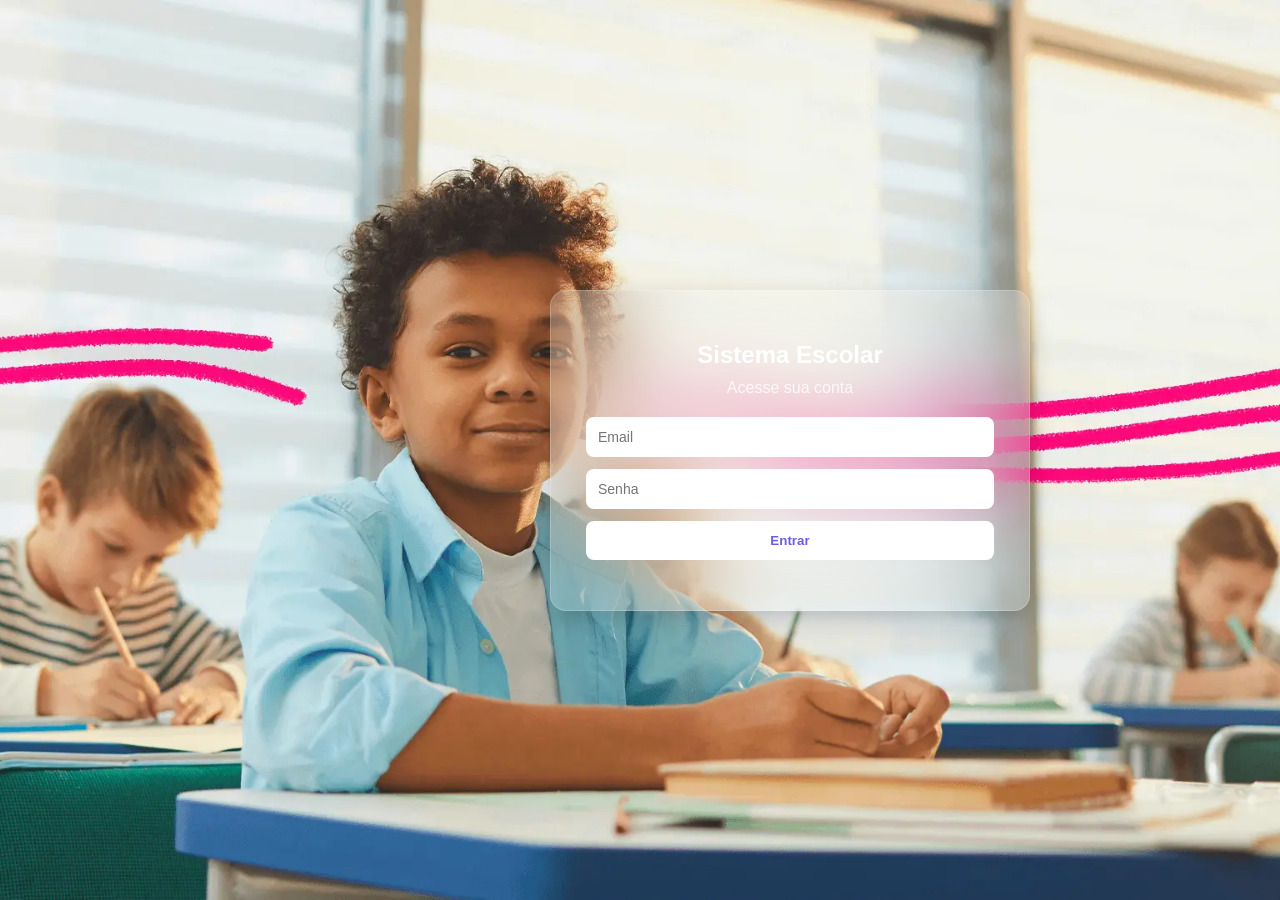
==== siteEscola/index.html @ ae8d82f4 "sitee" ====
<!DOCTYPE html>
<html lang="pt-BR">
<head>
  <meta charset="UTF-8" />
  <title>Sistema Escolar - Login</title>
  <meta name="viewport" content="width=device-width, initial-scale=1" />
  <link rel="stylesheet" href="css/style.css" />
</head>
<body class="center">
  <div class="card-login">
    <h2>Sistema Escolar</h2>
    <p>Acesse sua conta</p>
    <form onsubmit="login(event)">
      <input type="email" id="email" placeholder="Email" required />
      <input type="password" id="password" placeholder="Senha" required />
      <button type="submit">Entrar</button>
    </form>
  </div>
  <script src="js/auth.js"></script>
</body>
</html>
---- siteEscola/css/style.css ----
/* Variáveis de cores */
:root {
  --roxo: #6C5CE7;
  --roxo-dark: #4b3fcf;
  --bg: linear-gradient(135deg, #6C5CE7, #a29bfe);
  --glass: rgba(255, 255, 255, 0.12);
  --border: rgba(255, 255, 255, 0.2);
}

/* Reset e padrão */
* {
  box-sizing: border-box;
  margin: 0;
  padding: 0;
}
body {
  font-family: 'Segoe UI', sans-serif;
  min-height: 100vh;
  background: var(--bg);
}

body.center {
  display: flex;
  justify-content: flex-end; /* alinha à direita */
  align-items: center;
  min-height: 100vh;
  background: url('../img/cadastrobackground.png') no-repeat center center;
  background-size: cover;
  font-family: 'Segoe UI', sans-serif;
  padding-right: 250px; /* espaçamento da borda direita */
  padding-left: 40px;  /* deixa espaço à esquerda */
}

.card-login {
  height: 100%;
  max-height: 600px;
  width: 100%;
  max-width: 480px; /* deixa o card maior */
  background: rgba(255, 255, 255, 0.15);
  backdrop-filter: blur(40px);
  border-radius: 16px;
  padding: 50px 35px;
  border: 1px solid rgba(255, 255, 255, 0.2);
  box-shadow: 0 10px 25px rgba(0, 0, 0, 0.2);
  text-align: center;
}

/* Títulos e texto do login */
.card-login h2 {
  margin-bottom: 10px;
  color: white;
}
.card-login p {
  margin-bottom: 20px;
  color: rgba(255,255,255,0.8);
}

/* Formulário */
.card-login form {
  display: flex;
  flex-direction: column;
  gap: 12px;
}
.card-login input {
  width: 100%;
  padding: 12px;
  border-radius: 8px;
  border: none;
  outline: none;
  font-size: 14px;
}
.card-login button {
  padding: 12px;
  border-radius: 8px;
  border: none;
  background: white;
  color: var(--roxo);
  font-weight: bold;
  cursor: pointer;
  transition: 0.2s;
}
.card-login button:hover {
  background: var(--roxo-dark);
  color: white;
  transform: translateY(-2px);
}

/* DASHBOARD */
.header {
  width: 100%;
  background: rgba(0,0,0,0.2);
  backdrop-filter: blur(10px);
  padding: 15px 30px;
  display: flex;
  justify-content: space-between;
  align-items: center;
  color: white;
  position: sticky;
  top: 0;
  z-index: 100;
  box-shadow: 0 4px 6px rgba(0,0,0,0.15);
}
.logout {
  background: #ff4d4d;
  color: white;
  padding: 8px 15px;
  border-radius: 8px;
  border: none;
  cursor: pointer;
  font-weight: bold;
  transition: 0.2s;
}
.logout:hover {
  background: #e60000;
}

/* Container e grid */
.container {
  max-width: 1200px;
  margin: 20px auto;
  padding: 20px;
}
.grid {
  display: grid;
  grid-template-columns: 320px 1fr;
  gap: 20px;
}

/* Cards */
.card {
  background: var(--glass);
  backdrop-filter: blur(12px);
  border-radius: 16px;
  padding: 25px;
  border: 1px solid var(--border);
  box-shadow: 0 10px 25px rgba(0,0,0,0.15);
}
.card h3 {
  margin-top: 0;
  margin-bottom: 15px;
  color: white;
}

/* Tabela */
.card-wide {
  max-width: 100%;
  overflow-x: auto;
}
table {
  width: 100%;
  border-collapse: collapse;
  border-radius: 10px;
  overflow: hidden;
  margin-top: 15px;
  font-size: 14px;
  background-color: white;
  color: #333;
  box-shadow: 0 4px 8px rgba(0,0,0,0.1);
}
thead tr {
  background: #6C5CE7;
  color: white;
}
th, td {
  padding: 10px 12px;
  text-align: center;
  border-bottom: 1px solid #ddd;
}
tr:hover {
  background: #f1f1f1;
}
td input {
  width: 50px;
  padding: 6px;
  text-align: center;
  border-radius: 6px;
  border: 1px solid #ccc;
  outline: none;
  font-size: 14px;
  transition: border-color 0.2s;
}
td input:focus {
  border-color: var(--roxo);
}

/* Status */
.aprovado {
  color: #00ff88;
  font-weight: bold;
}
.reprovado {
  color: #ff4d4d;
  font-weight: bold;
}

/* Responsividade */
@media (max-width: 900px) {
  .grid {
    grid-template-columns: 1fr;
  }
  .card {
    max-width: 100%;
  }
  .card-login {
    max-width: 90%;
    padding: 20px;
  }
  table, th, td {
    font-size: 12px;
    padding: 8px;
  }
  td input {
    width: 40px;
  }
}

/* Container aluno */
.aluno-container {
  max-width: 800px;
  margin: 40px auto;
  padding: 20px;
}
.aluno-container table {
  width: 100% !important;
}
@media (max-width: 900px) {
  .aluno-container {
    margin: 20px 10px;
  }
  .aluno-container table {
    font-size: 13px;
  }
}
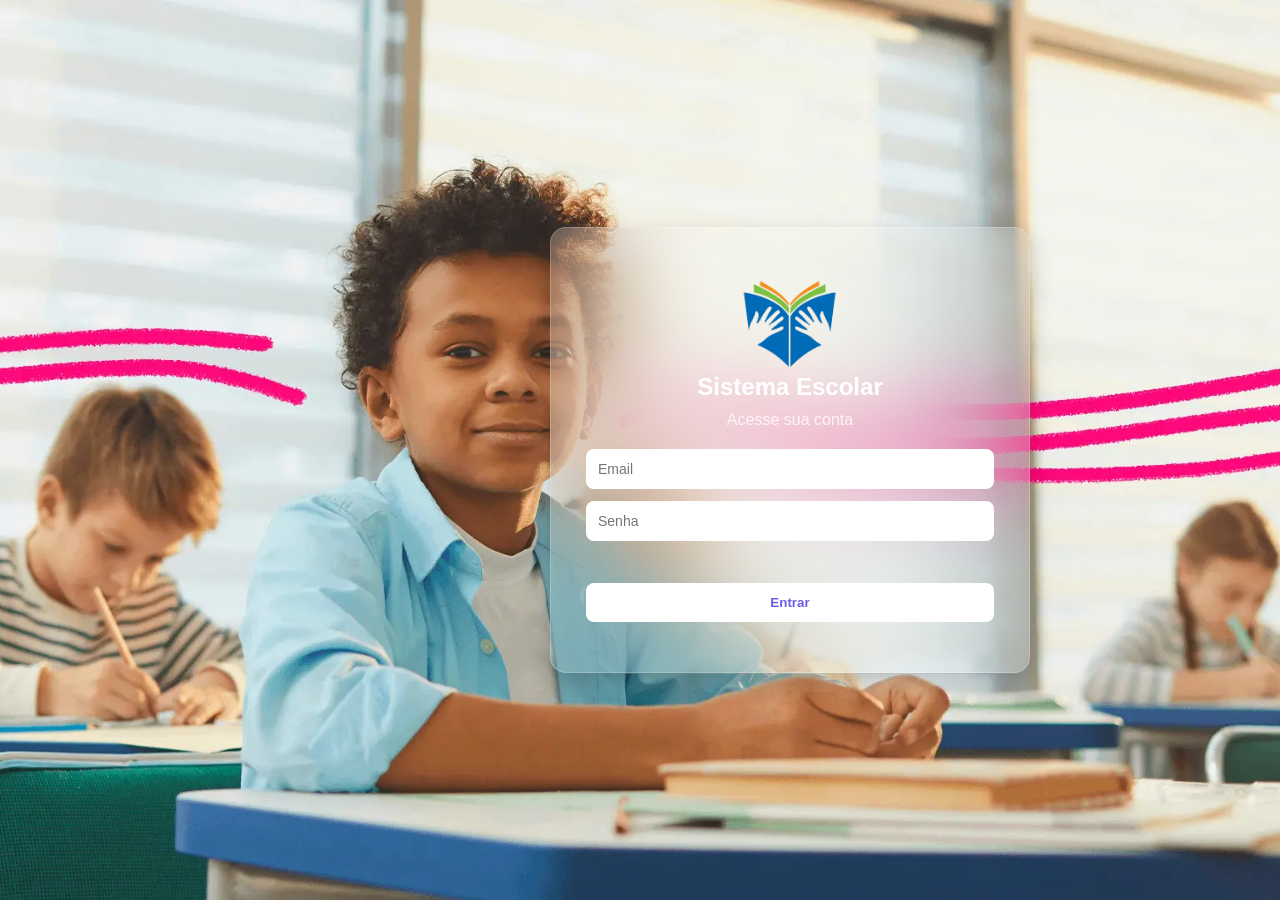
==== commit 56956d57: "Logo" ====
--- a/siteEscola/index.html
+++ b/siteEscola/index.html
@@ -8,11 +8,13 @@
 </head>
 <body class="center">
   <div class="card-login">
+    <img src="img/logo.png" alt="" class="logo">
     <h2>Sistema Escolar</h2>
     <p>Acesse sua conta</p>
     <form onsubmit="login(event)">
       <input type="email" id="email" placeholder="Email" required />
       <input type="password" id="password" placeholder="Senha" required />
+      <div id="login-msg" class="login-msg"></div>
       <button type="submit">Entrar</button>
     </form>
   </div>
--- a/siteEscola/css/style.css
+++ b/siteEscola/css/style.css
@@ -37,7 +37,7 @@
   width: 100%;
   max-width: 480px; /* deixa o card maior */
   background: rgba(255, 255, 255, 0.15);
-  backdrop-filter: blur(40px);
+  backdrop-filter: blur(45px);
   border-radius: 16px;
   padding: 50px 35px;
   border: 1px solid rgba(255, 255, 255, 0.2);
@@ -129,7 +129,7 @@
 /* Cards */
 .card {
   background: var(--glass);
-  backdrop-filter: blur(12px);
+  backdrop-filter: blur(20px);
   border-radius: 16px;
   padding: 25px;
   border: 1px solid var(--border);
@@ -230,4 +230,48 @@
   .aluno-container table {
     font-size: 13px;
   }
+}
+/* Logo */
+.logo {
+  width: 100px;
+  height: 100%;
+}
+
+/* Melhorias login */
+
+.card-login {
+  transition: 0.3s;
+}
+
+.card-login:hover {
+  transform: translateY(-5px);
+}
+
+.card-login input {
+  transition: 0.2s;
+}
+
+.card-login input:focus {
+  box-shadow: 0 0 0 2px rgba(108,92,231,0.4);
+}
+
+/* Botão loading */
+.card-login button.loading {
+  opacity: 0.7;
+  pointer-events: none;
+}
+
+/* Mensagem */
+.login-msg {
+  font-size: 13px;
+  min-height: 18px;
+  text-align: left;
+}
+
+.login-msg.erro {
+  color: #ff6b6b;
+}
+
+.login-msg.sucesso {
+  color: #00ff88;
 }
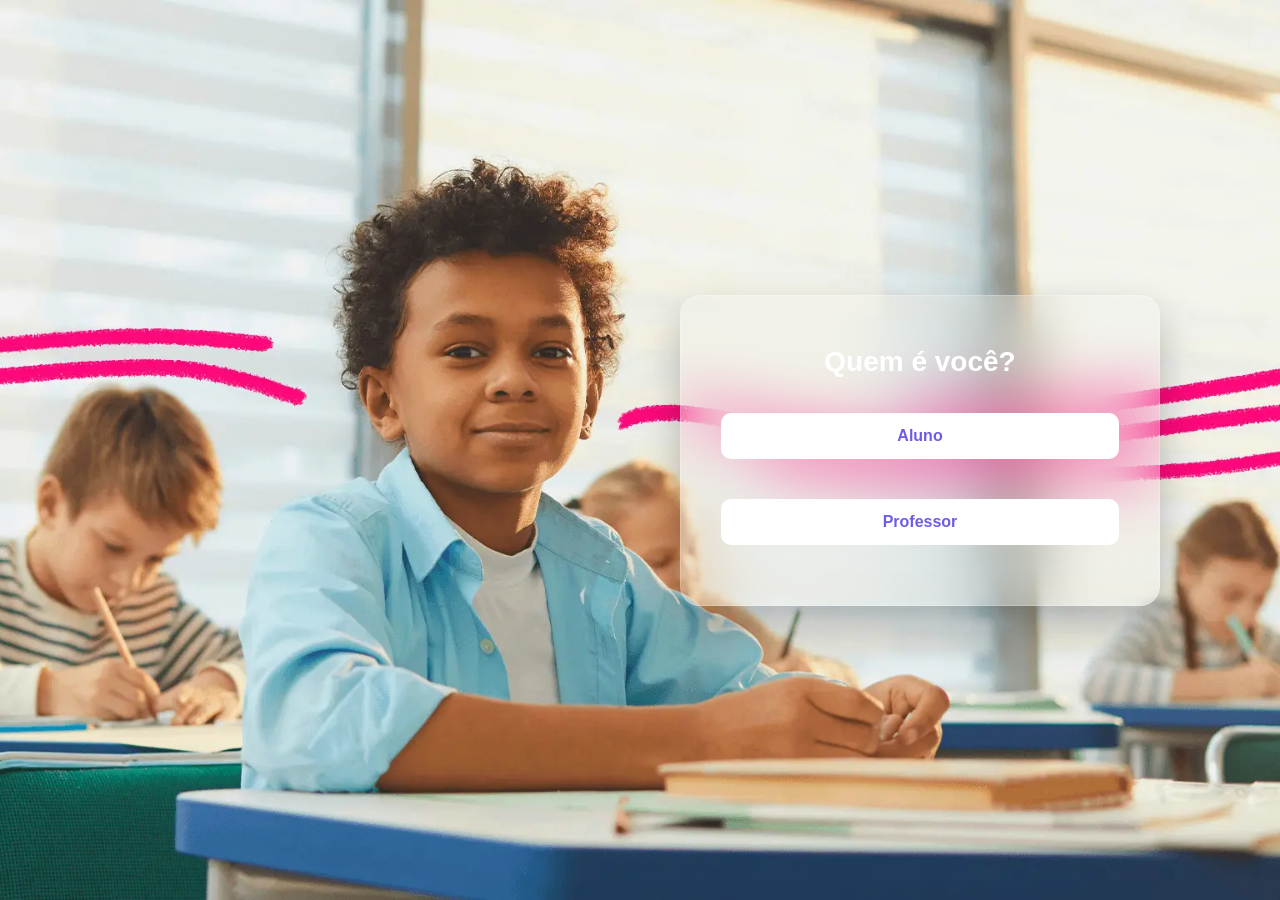
==== commit 4df1bd28: "atualizado" ====
--- a/siteEscola/index.html
+++ b/siteEscola/index.html
@@ -1,23 +1,27 @@
 <!DOCTYPE html>
 <html lang="pt-BR">
 <head>
-  <meta charset="UTF-8" />
-  <title>Sistema Escolar - Login</title>
-  <meta name="viewport" content="width=device-width, initial-scale=1" />
-  <link rel="stylesheet" href="css/style.css" />
+  <meta charset="UTF-8">
+  <meta name="viewport" content="width=device-width, initial-scale=1.0">
+  <title>Sistema Escolar - Quem é você?</title>
+  <link rel="stylesheet" href="css/style.css">
 </head>
-<body class="center">
+<body class="center aluno"> <!-- 'aluno' ou 'professor' muda o background -->
+
   <div class="card-login">
-    <img src="img/logo.png" alt="" class="logo">
-    <h2>Sistema Escolar</h2>
-    <p>Acesse sua conta</p>
-    <form onsubmit="login(event)">
-      <input type="email" id="email" placeholder="Email" required />
-      <input type="password" id="password" placeholder="Senha" required />
-      <div id="login-msg" class="login-msg"></div>
-      <button type="submit">Entrar</button>
-    </form>
+    <h2 style="text-align:center; margin-bottom:25px;">Quem é você?</h2>
+
+    <div style="display:flex; flex-direction:column; gap:20px; align-items:center;">
+      <button onclick="tipo('aluno')" class="tipo-btn">Aluno</button>
+      <button onclick="tipo('professor')" class="tipo-btn"> Professor</button>
+    </div>
   </div>
-  <script src="js/auth.js"></script>
+
+  <script>
+    function tipo(t) {
+      localStorage.setItem("tipo", t);
+      window.location.href = "login.html";
+    }
+  </script>
 </body>
 </html>
--- a/siteEscola/css/style.css
+++ b/siteEscola/css/style.css
@@ -1,277 +1,186 @@
-/* Variáveis de cores */
 :root {
   --roxo: #6C5CE7;
   --roxo-dark: #4b3fcf;
-  --bg: linear-gradient(135deg, #6C5CE7, #a29bfe);
+  --bg-aluno: url('../img/bg-aluno.jpg') no-repeat center/cover;
+  --bg-professor: url('../img/bg-professor.jpg') no-repeat center/cover;
   --glass: rgba(255, 255, 255, 0.12);
   --border: rgba(255, 255, 255, 0.2);
+  --text: #2d3436;
 }
 
-/* Reset e padrão */
+/* RESET */
 * {
-  box-sizing: border-box;
   margin: 0;
   padding: 0;
+  box-sizing: border-box;
 }
+
+/* BODY */
 body {
   font-family: 'Segoe UI', sans-serif;
   min-height: 100vh;
-  background: var(--bg);
+  color: white;
 }
 
+body.aluno { background: var(--bg-aluno); }
+body.professor { background: var(--bg-professor); }
+
+/* LOGIN CENTRAL LADO DIREITO */
 body.center {
   display: flex;
-  justify-content: flex-end; /* alinha à direita */
+  justify-content: flex-end; /* cards no lado direito */
   align-items: center;
+  padding-right: 120px; /* distância da borda direita */
+  padding-left: 20px;   /* espaço mínimo da esquerda */
   min-height: 100vh;
-  background: url('../img/cadastrobackground.png') no-repeat center center;
-  background-size: cover;
-  font-family: 'Segoe UI', sans-serif;
-  padding-right: 250px; /* espaçamento da borda direita */
-  padding-left: 40px;  /* deixa espaço à esquerda */
 }
 
+/* CARD LOGIN / CADASTRO / TIPO */
 .card-login {
-  height: 100%;
-  max-height: 600px;
-  width: 100%;
-  max-width: 480px; /* deixa o card maior */
-  background: rgba(255, 255, 255, 0.15);
-  backdrop-filter: blur(45px);
-  border-radius: 16px;
-  padding: 50px 35px;
-  border: 1px solid rgba(255, 255, 255, 0.2);
-  box-shadow: 0 10px 25px rgba(0, 0, 0, 0.2);
+  width: 480px;
+  max-width: 95%;
+  padding: 50px 40px;
+  background: var(--glass);
+  backdrop-filter: blur(30px);
+  border-radius: 20px;
+  border: 1px solid var(--border);
+  box-shadow: 0 20px 40px rgba(0,0,0,0.25);
   text-align: center;
+  transition: transform 0.3s, box-shadow 0.3s;
 }
 
-/* Títulos e texto do login */
-.card-login h2 {
-  margin-bottom: 10px;
-  color: white;
-}
-.card-login p {
-  margin-bottom: 20px;
-  color: rgba(255,255,255,0.8);
+.card-login:hover {
+  transform: translateY(-5px);
+  box-shadow: 0 25px 50px rgba(0,0,0,0.35);
 }
 
-/* Formulário */
-.card-login form {
-  display: flex;
-  flex-direction: column;
-  gap: 12px;
+/* LOGO */
+.card-login .logo {
+  width: 120px;
+  margin-bottom: 25px;
 }
+
+/* TITULO */
+.card-login h2 {
+  margin-bottom: 30px;
+  font-size: 28px;
+  font-weight: bold;
+}
+
+/* INPUTS */
 .card-login input {
   width: 100%;
-  padding: 12px;
-  border-radius: 8px;
+  padding: 14px;
+  margin-bottom: 15px;
+  border-radius: 10px;
   border: none;
   outline: none;
-  font-size: 14px;
+  font-size: 15px;
 }
+
+/* BOTÃO PRINCIPAL */
 .card-login button {
-  padding: 12px;
-  border-radius: 8px;
+  width: 100%;
+  padding: 14px;
+  border-radius: 10px;
   border: none;
   background: white;
   color: var(--roxo);
   font-weight: bold;
+  font-size: 16px;
   cursor: pointer;
-  transition: 0.2s;
+  transition: all 0.3s ease;
 }
+
 .card-login button:hover {
   background: var(--roxo-dark);
   color: white;
   transform: translateY(-2px);
 }
 
-/* DASHBOARD */
-.header {
-  width: 100%;
-  background: rgba(0,0,0,0.2);
-  backdrop-filter: blur(10px);
-  padding: 15px 30px;
-  display: flex;
-  justify-content: space-between;
-  align-items: center;
-  color: white;
-  position: sticky;
-  top: 0;
-  z-index: 100;
-  box-shadow: 0 4px 6px rgba(0,0,0,0.15);
-}
-.logout {
-  background: #ff4d4d;
-  color: white;
-  padding: 8px 15px;
-  border-radius: 8px;
-  border: none;
+/* LINK DE TEXTO */
+.card-login p {
+  margin-top: 20px;
+  font-size: 14px;
+  color: rgba(255,255,255,0.8);
   cursor: pointer;
-  font-weight: bold;
-  transition: 0.2s;
-}
-.logout:hover {
-  background: #e60000;
+  text-decoration: underline;
+  transition: color 0.3s, transform 0.2s;
 }
 
-/* Container e grid */
-.container {
-  max-width: 1200px;
-  margin: 20px auto;
-  padding: 20px;
-}
-.grid {
-  display: grid;
-  grid-template-columns: 320px 1fr;
-  gap: 20px;
+.card-login p:hover {
+  color: var(--roxo);
+  transform: translateY(-1px);
 }
 
-/* Cards */
+.card-login p:active {
+  transform: translateY(0);
+}
+
+/* BOTÕES TIPO “Sou Aluno / Sou Professor” */
+.tipo-btn {
+  width: 220px;
+  padding: 14px 0;
+  margin: 10px 0;
+  border-radius: 12px;
+  border: none;
+  background: rgba(255,255,255,0.15);
+  color: rgb(241, 5, 163);
+  font-weight: bold;
+  font-size: 16px;
+  cursor: pointer;
+  transition: all 0.3s ease;
+}
+
+.tipo-btn:hover {
+  background: var(--roxo);
+  color: white;
+  transform: translateY(-3px);
+  box-shadow: 0 6px 15px rgba(108,92,231,0.4);
+}
+
+.tipo-btn:active {
+  transform: translateY(0);
+  box-shadow: none;
+}
+
+/* CARDS DO DASHBOARD */
 .card {
   background: var(--glass);
+  padding: 25px;
+  border-radius: 18px;
   backdrop-filter: blur(20px);
-  border-radius: 16px;
-  padding: 25px;
-  border: 1px solid var(--border);
-  box-shadow: 0 10px 25px rgba(0,0,0,0.15);
+  transition: transform 0.3s;
 }
-.card h3 {
-  margin-top: 0;
-  margin-bottom: 15px;
+
+.card:hover {
+  transform: translateY(-4px);
+}
+
+/* TABELA */
+table {
+  width: 100%;
+  border-collapse: collapse;
+  background: white;
+  color: black;
+  border-radius: 10px;
+  overflow: hidden;
+}
+
+thead {
+  background: var(--roxo);
   color: white;
 }
 
-/* Tabela */
-.card-wide {
-  max-width: 100%;
-  overflow-x: auto;
+td, th {
+  padding: 10px;
+  text-align: center;
 }
-table {
-  width: 100%;
-  border-collapse: collapse;
-  border-radius: 10px;
-  overflow: hidden;
-  margin-top: 15px;
-  font-size: 14px;
-  background-color: white;
-  color: #333;
-  box-shadow: 0 4px 8px rgba(0,0,0,0.1);
-}
-thead tr {
-  background: #6C5CE7;
-  color: white;
-}
-th, td {
-  padding: 10px 12px;
-  text-align: center;
-  border-bottom: 1px solid #ddd;
-}
+
 tr:hover {
   background: #f1f1f1;
 }
-td input {
-  width: 50px;
-  padding: 6px;
-  text-align: center;
-  border-radius: 6px;
-  border: 1px solid #ccc;
-  outline: none;
-  font-size: 14px;
-  transition: border-color 0.2s;
-}
-td input:focus {
-  border-color: var(--roxo);
-}
 
-/* Status */
-.aprovado {
-  color: #00ff88;
-  font-weight: bold;
-}
-.reprovado {
-  color: #ff4d4d;
-  font-weight: bold;
-}
-
-/* Responsividade */
-@media (max-width: 900px) {
-  .grid {
-    grid-template-columns: 1fr;
-  }
-  .card {
-    max-width: 100%;
-  }
-  .card-login {
-    max-width: 90%;
-    padding: 20px;
-  }
-  table, th, td {
-    font-size: 12px;
-    padding: 8px;
-  }
-  td input {
-    width: 40px;
-  }
-}
-
-/* Container aluno */
-.aluno-container {
-  max-width: 800px;
-  margin: 40px auto;
-  padding: 20px;
-}
-.aluno-container table {
-  width: 100% !important;
-}
-@media (max-width: 900px) {
-  .aluno-container {
-    margin: 20px 10px;
-  }
-  .aluno-container table {
-    font-size: 13px;
-  }
-}
-/* Logo */
-.logo {
-  width: 100px;
-  height: 100%;
-}
-
-/* Melhorias login */
-
-.card-login {
-  transition: 0.3s;
-}
-
-.card-login:hover {
-  transform: translateY(-5px);
-}
-
-.card-login input {
-  transition: 0.2s;
-}
-
-.card-login input:focus {
-  box-shadow: 0 0 0 2px rgba(108,92,231,0.4);
-}
-
-/* Botão loading */
-.card-login button.loading {
-  opacity: 0.7;
-  pointer-events: none;
-}
-
-/* Mensagem */
-.login-msg {
-  font-size: 13px;
-  min-height: 18px;
-  text-align: left;
-}
-
-.login-msg.erro {
-  color: #ff6b6b;
-}
-
-.login-msg.sucesso {
-  color: #00ff88;
-}+/* STATUS */
+.aprovado { color: #00d084; font-weight: bold; }
+.reprovado { color: #ff4d4d; font-weight: bold; }
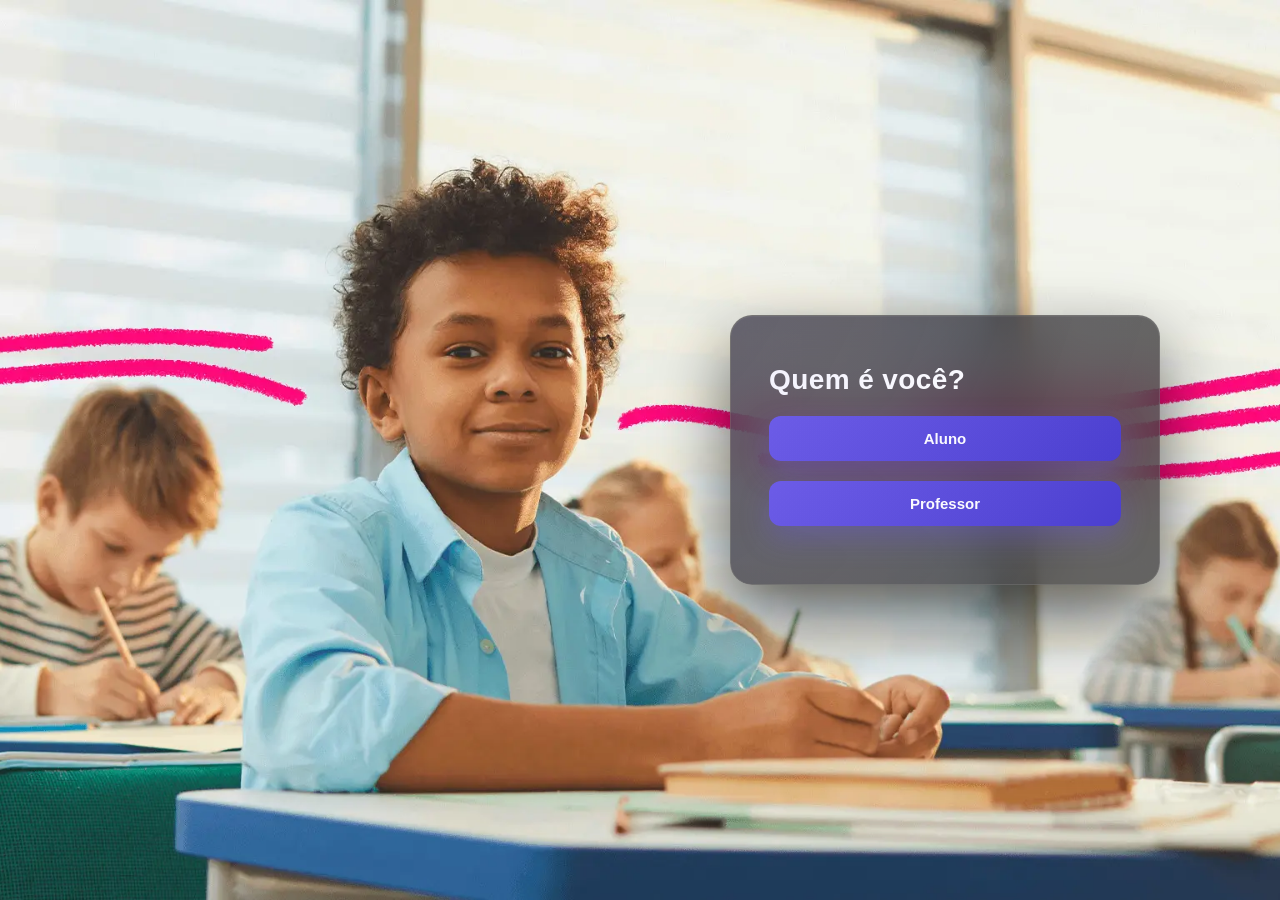
==== commit 83136605: "new" ====
--- a/siteEscola/index.html
+++ b/siteEscola/index.html
@@ -2,26 +2,25 @@
 <html lang="pt-BR">
 <head>
   <meta charset="UTF-8">
-  <meta name="viewport" content="width=device-width, initial-scale=1.0">
-  <title>Sistema Escolar - Quem é você?</title>
+  <title>Escolha</title>
   <link rel="stylesheet" href="css/style.css">
 </head>
-<body class="center aluno"> <!-- 'aluno' ou 'professor' muda o background -->
 
-  <div class="card-login">
-    <h2 style="text-align:center; margin-bottom:25px;">Quem é você?</h2>
+<body class="center aluno">
 
-    <div style="display:flex; flex-direction:column; gap:20px; align-items:center;">
-      <button onclick="tipo('aluno')" class="tipo-btn">Aluno</button>
-      <button onclick="tipo('professor')" class="tipo-btn"> Professor</button>
-    </div>
-  </div>
+<div class="card-login">
+  <h2>Quem é você?</h2>
 
-  <script>
-    function tipo(t) {
-      localStorage.setItem("tipo", t);
-      window.location.href = "login.html";
-    }
-  </script>
+  <button class="tipo-btn" onclick="setTipo('aluno')">Aluno</button>
+  <button class="tipo-btn" onclick="setTipo('professor')">Professor</button>
+</div>
+
+<script>
+function setTipo(tipo){
+  localStorage.setItem("role_temp", tipo);
+  location.href = "login.html";
+}
+</script>
+
 </body>
 </html>
--- a/siteEscola/css/style.css
+++ b/siteEscola/css/style.css
@@ -28,123 +28,187 @@
 /* LOGIN CENTRAL LADO DIREITO */
 body.center {
   display: flex;
-  justify-content: flex-end; /* cards no lado direito */
+  justify-content: flex-end;
   align-items: center;
-  padding-right: 120px; /* distância da borda direita */
-  padding-left: 20px;   /* espaço mínimo da esquerda */
+  padding-right: 120px;
+  padding-left: 20px;
   min-height: 100vh;
 }
 
-/* CARD LOGIN / CADASTRO / TIPO */
+/* CARD LOGIN */
 .card-login {
-  width: 480px;
-  max-width: 95%;
-  padding: 50px 40px;
-  background: var(--glass);
+  width: 430px;
+  max-width: 92%;
+  padding: 48px 38px;
+
+  background: rgba(48, 47, 48, 0.72); /* MAIS LEGÍVEL */
   backdrop-filter: blur(30px);
-  border-radius: 20px;
-  border: 1px solid var(--border);
-  box-shadow: 0 20px 40px rgba(0,0,0,0.25);
-  text-align: center;
-  transition: transform 0.3s, box-shadow 0.3s;
+  -webkit-backdrop-filter: blur(30px);
+
+  border-radius: 22px;
+
+  border: 1px solid rgba(255, 255, 255, 0.10);
+
+  box-shadow:
+    0 30px 70px rgba(0, 0, 0, 0.60),
+    inset 0 1px 0 rgba(255, 255, 255, 0.05);
+
+  text-align: left;
+
+  color: #fff;
+
+  position: relative;
+  overflow: hidden;
+
+  transition: all 0.3s ease;
+}
+
+/* brilho suave */
+.card-login::before {
+  content: "";
+  position: absolute;
+  top: -60%;
+  left: -60%;
+  width: 220%;
+  height: 220%;
+
+  background: radial-gradient(
+    circle at top left,
+    rgba(108,92,231,0.15),
+    transparent 65%
+  );
+
+  pointer-events: none;
 }
 
 .card-login:hover {
-  transform: translateY(-5px);
-  box-shadow: 0 25px 50px rgba(0,0,0,0.35);
+  transform: translateY(-8px);
+
+  box-shadow:
+    0 40px 90px rgba(0, 0, 0, 0.65),
+    inset 0 1px 0 rgba(255, 255, 255, 0.08);
 }
 
 /* LOGO */
 .card-login .logo {
-  width: 120px;
-  margin-bottom: 25px;
+  width: 110px;
+  margin: 0 auto 18px auto;
+  display: block;
+  filter: drop-shadow(0 10px 18px rgba(0,0,0,0.45));
 }
 
 /* TITULO */
 .card-login h2 {
-  margin-bottom: 30px;
   font-size: 28px;
-  font-weight: bold;
+  font-weight: 800;
+  color: #ffffff;
+  margin-bottom: 10px;
+  letter-spacing: 0.4px;
 }
 
 /* INPUTS */
 .card-login input {
   width: 100%;
+  padding: 13px 14px;
+  margin-bottom: 12px;
+
+  border-radius: 10px;
+  border: 1px solid rgba(255,255,255,0.12);
+
+  background: rgba(255,255,255,0.08);
+  color: #fff;
+
+  outline: none;
+
+  font-size: 14px;
+
+  transition: all 0.25s ease;
+}
+
+.card-login input::placeholder {
+  color: rgba(255,255,255,0.55);
+}
+
+.card-login input:focus {
+  border-color: var(--roxo);
+  background: rgba(255,255,255,0.12);
+  box-shadow: 0 0 0 3px rgba(108,92,231,0.25);
+}
+
+/* BOTÃO */
+.card-login button {
+  width: 100%;
   padding: 14px;
-  margin-bottom: 15px;
-  border-radius: 10px;
-  border: none;
-  outline: none;
+
+  border-radius: 12px;
+  border: none;
+
+  background: linear-gradient(135deg, #6C5CE7, #4b3fcf);
+  color: white;
+
+  font-weight: 600;
   font-size: 15px;
-}
-
-/* BOTÃO PRINCIPAL */
-.card-login button {
-  width: 100%;
-  padding: 14px;
-  border-radius: 10px;
-  border: none;
-  background: white;
-  color: var(--roxo);
-  font-weight: bold;
-  font-size: 16px;
-  cursor: pointer;
-  transition: all 0.3s ease;
+
+  cursor: pointer;
+
+  box-shadow: 0 12px 28px rgba(108,92,231,0.35);
+
+  transition: all 0.25s ease;
 }
 
 .card-login button:hover {
-  background: var(--roxo-dark);
-  color: white;
-  transform: translateY(-2px);
-}
-
-/* LINK DE TEXTO */
+  transform: translateY(-3px);
+  box-shadow: 0 18px 35px rgba(108,92,231,0.45);
+}
+
+.card-login button:active {
+  transform: scale(0.98);
+}
+
+/* TEXTO */
 .card-login p {
-  margin-top: 20px;
-  font-size: 14px;
-  color: rgba(255,255,255,0.8);
-  cursor: pointer;
-  text-decoration: underline;
-  transition: color 0.3s, transform 0.2s;
+  margin-top: 16px;
+  font-size: 13px;
+  font-weight: 500;
+  color: rgba(255,255,255,0.85);
+
+  cursor: pointer;
+
+  transition: all 0.2s ease;
 }
 
 .card-login p:hover {
   color: var(--roxo);
-  transform: translateY(-1px);
-}
-
-.card-login p:active {
-  transform: translateY(0);
-}
-
-/* BOTÕES TIPO “Sou Aluno / Sou Professor” */
+  text-decoration: underline;
+}
+
+/* BOTÕES TIPO */
 .tipo-btn {
   width: 220px;
   padding: 14px 0;
   margin: 10px 0;
+
   border-radius: 12px;
-  border: none;
-  background: rgba(255,255,255,0.15);
-  color: rgb(241, 5, 163);
+  border: 1px solid rgba(255,255,255,0.15);
+
+  background: rgba(255,255,255,0.10);
+  color: white;
+
   font-weight: bold;
-  font-size: 16px;
-  cursor: pointer;
+  font-size: 15px;
+
+  cursor: pointer;
+
   transition: all 0.3s ease;
 }
 
 .tipo-btn:hover {
   background: var(--roxo);
-  color: white;
   transform: translateY(-3px);
-  box-shadow: 0 6px 15px rgba(108,92,231,0.4);
-}
-
-.tipo-btn:active {
-  transform: translateY(0);
-  box-shadow: none;
-}
-
-/* CARDS DO DASHBOARD */
+  box-shadow: 0 10px 25px rgba(108,92,231,0.4);
+}
+
+/* CARDS DASHBOARD */
 .card {
   background: var(--glass);
   padding: 25px;
@@ -183,4 +247,236 @@
 
 /* STATUS */
 .aprovado { color: #00d084; font-weight: bold; }
-.reprovado { color: #ff4d4d; font-weight: bold; }+.reprovado { color: #ff4d4d; font-weight: bold; }
+
+/* INPUT NUMBER */
+input[type="number"]{
+  width: 60px;
+  padding: 5px;
+  border-radius: 6px;
+  border: none;
+  text-align: center;
+}
+
+/* SELECT */
+select {
+  width: 100%;
+  padding: 10px;
+  border-radius: 10px;
+  border: none;
+}
+
+.link-text {
+  margin-top: 18px;
+  font-size: 13px;
+  font-weight: 500;
+  color: rgba(255,255,255,0.75);
+  cursor: pointer;
+  text-align: center;
+  transition: all 0.2s ease;
+  user-select: none;
+}
+
+.link-text:hover {
+  color: var(--roxo);
+  text-decoration: underline;
+}
+
+/* HEADER */
+.header {
+  width: 100%;
+  padding: 18px 30px;
+  display: flex;
+  justify-content: space-between;
+  align-items: center;
+
+  background: rgba(0,0,0,0.35);
+  backdrop-filter: blur(15px);
+
+  color: white;
+}
+
+.header button {
+  padding: 10px 18px;
+  border-radius: 10px;
+  border: none;
+  background: var(--roxo);
+  color: white;
+  cursor: pointer;
+}
+
+/* CONTAINER */
+.container {
+  padding: 25px;
+}
+
+/* GRID DO DASHBOARD */
+.grid {
+  display: grid;
+  grid-template-columns: 1fr 1fr;
+  gap: 20px;
+}
+
+/* CARD GRANDE */
+.card-wide {
+  grid-column: 1 / -1;
+}
+
+/* INPUTS DO DASH */
+.card input,
+.card select {
+  width: 100%;
+  margin-bottom: 10px;
+}
+
+body {
+  margin: 0;
+  font-family: 'Segoe UI', sans-serif;
+}
+
+/* FUNDO PADRÃO DO DASHBOARD */
+body:not(.aluno):not(.professor) {
+  background: #0f1115;
+}
+
+/* HEADER FIXO BONITO */
+.header {
+  width: 100%;
+  padding: 16px 40px;
+
+  display: flex;
+  justify-content: space-between;
+  align-items: center;
+
+  background: rgba(0,0,0,0.45);
+  backdrop-filter: blur(15px);
+
+  color: white;
+
+  position: sticky;
+  top: 0;
+  z-index: 10;
+}
+
+.header h2 {
+  font-size: 18px;
+  font-weight: 600;
+}
+
+.header button {
+  padding: 10px 16px;
+  border-radius: 10px;
+  border: none;
+
+  background: var(--roxo);
+  color: white;
+  cursor: pointer;
+  font-weight: 600;
+}
+
+/* CENTRALIZA TUDO */
+.container {
+  max-width: 1200px;
+  margin: 0 auto;
+  padding: 30px;
+}
+
+/* GRID PROFISSIONAL */
+.grid {
+  display: grid;
+  grid-template-columns: repeat(12, 1fr);
+  gap: 20px;
+}
+
+/* CARDS */
+.card {
+  grid-column: span 6;
+
+  background: rgba(255,255,255,0.08);
+  backdrop-filter: blur(18px);
+
+  border: 1px solid rgba(255,255,255,0.12);
+  border-radius: 16px;
+
+  padding: 20px;
+
+  color: white;
+}
+
+.card-wide {
+  grid-column: span 12;
+}
+
+/* TITULOS DOS CARDS */
+.card h3 {
+  margin-bottom: 12px;
+  font-size: 16px;
+  font-weight: 600;
+}
+
+/* INPUTS */
+.card input,
+.card select {
+  width: 100%;
+  padding: 10px;
+
+  margin-bottom: 10px;
+
+  border-radius: 10px;
+  border: 1px solid rgba(255,255,255,0.15);
+
+  background: rgba(0,0,0,0.25);
+  color: white;
+}
+
+/* BOTÕES DO DASH */
+.card button {
+  width: 100%;
+  padding: 10px;
+
+  border-radius: 10px;
+  border: none;
+
+  background: var(--roxo);
+  color: white;
+
+  font-weight: 600;
+  cursor: pointer;
+
+  margin-bottom: 10px;
+}
+
+/* TABELA PROFISSIONAL */
+table {
+  width: 100%;
+  border-collapse: collapse;
+  overflow: hidden;
+
+  border-radius: 12px;
+}
+
+thead {
+  background: var(--roxo);
+  color: white;
+}
+
+td, th {
+  padding: 10px;
+  text-align: center;
+  font-size: 13px;
+}
+
+tbody tr {
+  background: rgba(255,255,255,0.05);
+}
+
+tbody tr:hover {
+  background: rgba(255,255,255,0.1);
+}
+
+/* RESPONSIVO */
+@media (max-width: 900px) {
+  .card {
+    grid-column: span 12;
+  }
+}
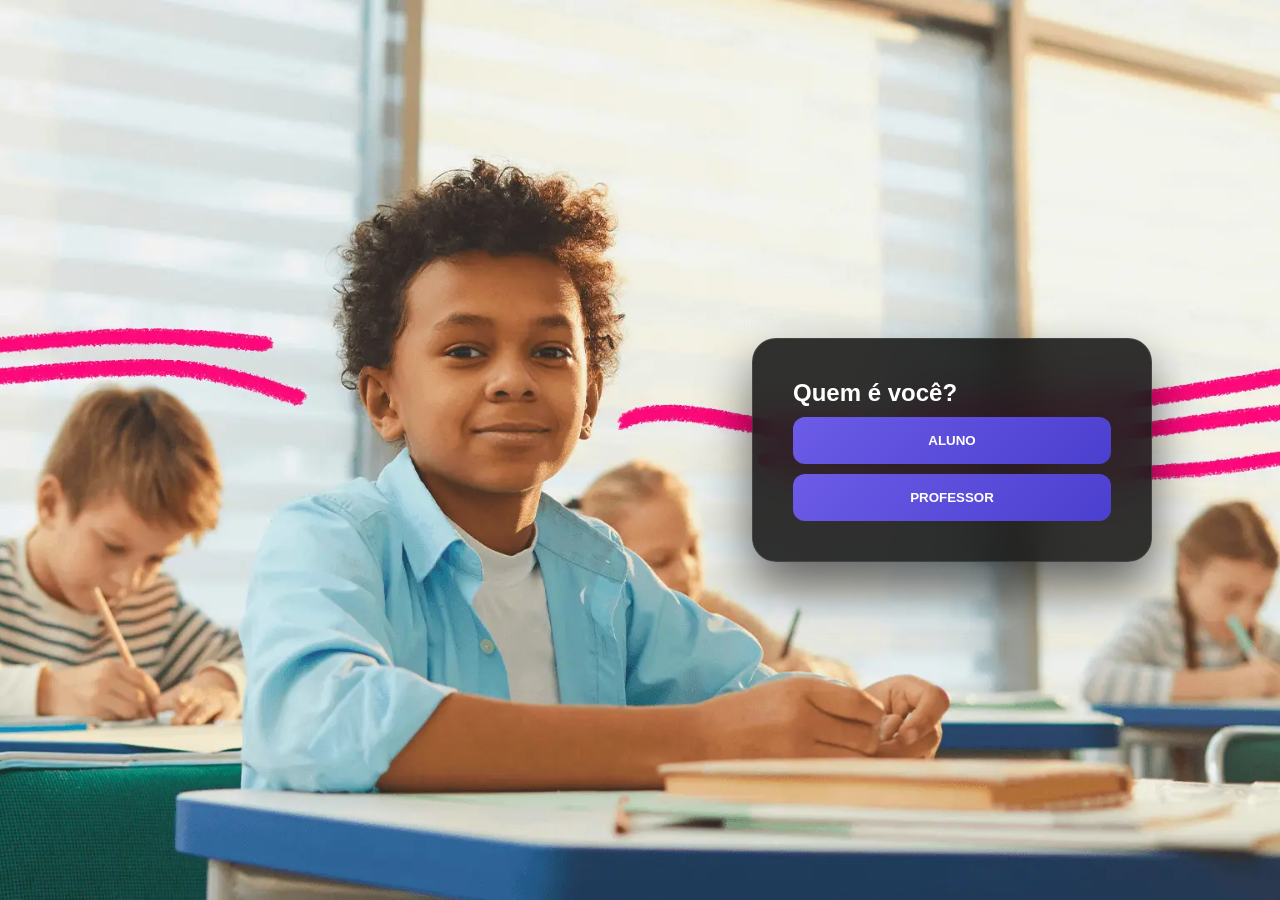
==== commit 9e81ea61: "maiscompleto" ====
--- a/siteEscola/index.html
+++ b/siteEscola/index.html
@@ -18,7 +18,15 @@
 <script>
 function setTipo(tipo){
   localStorage.setItem("role_temp", tipo);
-  location.href = "login.html";
+  
+  // Aplica a classe na hora para disparar a transição do CSS
+  document.body.classList.remove('aluno', 'professor');
+  document.body.classList.add(tipo);
+
+  // Espera a animação de 350ms terminar antes de mudar a URL
+  setTimeout(() => {
+    location.href = "login.html";
+  }, 350);
 }
 </script>
 
--- a/siteEscola/css/style.css
+++ b/siteEscola/css/style.css
@@ -1,482 +1,201 @@
 :root {
   --roxo: #6C5CE7;
   --roxo-dark: #4b3fcf;
-  --bg-aluno: url('../img/bg-aluno.jpg') no-repeat center/cover;
-  --bg-professor: url('../img/bg-professor.jpg') no-repeat center/cover;
-  --glass: rgba(255, 255, 255, 0.12);
-  --border: rgba(255, 255, 255, 0.2);
-  --text: #2d3436;
-}
-
-/* RESET */
-* {
-  margin: 0;
-  padding: 0;
-  box-sizing: border-box;
-}
-
-/* BODY */
+  --text-white: #ffffff;
+  --bg-aluno: url('../img/bg-aluno.jpg');
+  --bg-professor: url('../img/bg-professor.jpg');
+}
+
+/* RESET E BASE */
+* { 
+  margin: 0; 
+  padding: 0; 
+  box-sizing: border-box; 
+}
+
 body {
-  font-family: 'Segoe UI', sans-serif;
+  font-family: 'Segoe UI', Tahoma, Geneva, Verdana, sans-serif;
   min-height: 100vh;
-  color: white;
-}
-
-body.aluno { background: var(--bg-aluno); }
-body.professor { background: var(--bg-professor); }
-
-/* LOGIN CENTRAL LADO DIREITO */
+  color: var(--text-white);
+  background-color: #0f1115;
+  background-attachment: fixed;
+  background-position: center;
+  background-size: cover;
+  background-repeat: no-repeat;
+  transition: background 0.5s ease-in-out;
+}
+
+/* CLASSES DE FUNDO (Login/Cadastro/Index) */
+body.aluno { background-image: var(--bg-aluno) !important; }
+body.professor { background-image: var(--bg-professor) !important; }
+
+/* FUNDO NEUTRO (Dashboard) */
+body:not(.aluno):not(.professor):not(.center) {
+  background: #121417 !important;
+  background-image: none !important;
+}
+
+/* POSICIONAMENTO DO CARD (Login/Cadastro) */
 body.center {
   display: flex;
-  justify-content: flex-end;
+  justify-content: flex-end; /* Card à direita */
   align-items: center;
-  padding-right: 120px;
-  padding-left: 20px;
-  min-height: 100vh;
-}
-
-/* CARD LOGIN */
+  padding-right: 10%;
+}
+
+/* CARD LOGIN/CADASTRO (Glassmorphism) */
 .card-login {
-  width: 430px;
-  max-width: 92%;
-  padding: 48px 38px;
-
-  background: rgba(48, 47, 48, 0.72); /* MAIS LEGÍVEL */
-  backdrop-filter: blur(30px);
-  -webkit-backdrop-filter: blur(30px);
-
-  border-radius: 22px;
-
-  border: 1px solid rgba(255, 255, 255, 0.10);
-
-  box-shadow:
-    0 30px 70px rgba(0, 0, 0, 0.60),
-    inset 0 1px 0 rgba(255, 255, 255, 0.05);
-
-  text-align: left;
-
-  color: #fff;
-
-  position: relative;
-  overflow: hidden;
-
-  transition: all 0.3s ease;
-}
-
-/* brilho suave */
-.card-login::before {
-  content: "";
-  position: absolute;
-  top: -60%;
-  left: -60%;
-  width: 220%;
-  height: 220%;
-
-  background: radial-gradient(
-    circle at top left,
-    rgba(108,92,231,0.15),
-    transparent 65%
-  );
-
-  pointer-events: none;
-}
-
-.card-login:hover {
-  transform: translateY(-8px);
-
-  box-shadow:
-    0 40px 90px rgba(0, 0, 0, 0.65),
-    inset 0 1px 0 rgba(255, 255, 255, 0.08);
-}
-
-/* LOGO */
-.card-login .logo {
-  width: 110px;
-  margin: 0 auto 18px auto;
-  display: block;
-  filter: drop-shadow(0 10px 18px rgba(0,0,0,0.45));
-}
-
-/* TITULO */
-.card-login h2 {
-  font-size: 28px;
-  font-weight: 800;
-  color: #ffffff;
-  margin-bottom: 10px;
-  letter-spacing: 0.4px;
-}
-
-/* INPUTS */
-.card-login input {
   width: 100%;
-  padding: 13px 14px;
-  margin-bottom: 12px;
-
-  border-radius: 10px;
-  border: 1px solid rgba(255,255,255,0.12);
-
-  background: rgba(255,255,255,0.08);
-  color: #fff;
-
-  outline: none;
-
-  font-size: 14px;
-
-  transition: all 0.25s ease;
-}
-
-.card-login input::placeholder {
-  color: rgba(255,255,255,0.55);
-}
-
-.card-login input:focus {
-  border-color: var(--roxo);
-  background: rgba(255,255,255,0.12);
-  box-shadow: 0 0 0 3px rgba(108,92,231,0.25);
-}
-
-/* BOTÃO */
-.card-login button {
+  max-width: 400px;
+  padding: 40px;
+  background: rgba(15, 15, 15, 0.85);
+  backdrop-filter: blur(20px);
+  border-radius: 24px;
+  border: 1px solid rgba(255, 255, 255, 0.1);
+  box-shadow: 0 25px 50px rgba(0,0,0,0.6);
+}
+
+.logo { 
+  width: 110px; 
+  margin: 0 auto 20px auto; 
+  display: block; 
+}
+
+/* FORMULÁRIOS */
+label { 
+  display: block; 
+  margin-bottom: 8px; 
+  font-size: 14px; 
+  color: rgba(255, 255, 255, 0.9); 
+}
+
+input, select {
   width: 100%;
   padding: 14px;
-
+  margin-bottom: 20px;
   border-radius: 12px;
+  border: 1px solid rgba(255, 255, 255, 0.1);
+  background: rgba(0, 0, 0, 0.3);
+  color: var(--text-white);
+  outline: none;
+  transition: 0.3s;
+}
+
+input:focus, select:focus {
+  border-color: var(--roxo);
+  background: rgba(0, 0, 0, 0.5);
+}
+
+/* BOTÕES */
+button {
+  cursor: pointer;
   border: none;
-
-  background: linear-gradient(135deg, #6C5CE7, #4b3fcf);
-  color: white;
-
-  font-weight: 600;
-  font-size: 15px;
-
-  cursor: pointer;
-
-  box-shadow: 0 12px 28px rgba(108,92,231,0.35);
-
-  transition: all 0.25s ease;
-}
-
-.card-login button:hover {
-  transform: translateY(-3px);
-  box-shadow: 0 18px 35px rgba(108,92,231,0.45);
-}
-
-.card-login button:active {
-  transform: scale(0.98);
-}
-
-/* TEXTO */
-.card-login p {
-  margin-top: 16px;
-  font-size: 13px;
-  font-weight: 500;
-  color: rgba(255,255,255,0.85);
-
-  cursor: pointer;
-
-  transition: all 0.2s ease;
-}
-
-.card-login p:hover {
-  color: var(--roxo);
-  text-decoration: underline;
-}
-
-/* BOTÕES TIPO */
-.tipo-btn {
-  width: 220px;
-  padding: 14px 0;
-  margin: 10px 0;
-
   border-radius: 12px;
-  border: 1px solid rgba(255,255,255,0.15);
-
-  background: rgba(255,255,255,0.10);
-  color: white;
-
   font-weight: bold;
-  font-size: 15px;
-
-  cursor: pointer;
-
-  transition: all 0.3s ease;
-}
-
-.tipo-btn:hover {
-  background: var(--roxo);
-  transform: translateY(-3px);
-  box-shadow: 0 10px 25px rgba(108,92,231,0.4);
-}
-
-/* CARDS DASHBOARD */
+  text-transform: uppercase;
+  transition: 0.3s;
+  color: var(--text-white);
+  background: linear-gradient(135deg, var(--roxo), var(--roxo-dark));
+}
+
+button:hover {
+  transform: translateY(-2px);
+  box-shadow: 0 8px 20px rgba(108, 92, 231, 0.4);
+}
+
+/* Botões específicos */
+.card-login button { width: 100%; padding: 16px; margin-top: 10px; }
+.header button { width: auto; padding: 10px 25px; background: #ff4d4d; }
+
+/* DASHBOARD */
+.header {
+  padding: 20px 50px;
+  display: flex;
+  justify-content: space-between;
+  align-items: center;
+  background: rgba(0, 0, 0, 0.5);
+  backdrop-filter: blur(15px);
+  border-bottom: 1px solid rgba(255, 255, 255, 0.05);
+}
+
+.container { max-width: 1200px; margin: 0 auto; padding: 40px; }
+.grid { display: grid; grid-template-columns: repeat(12, 1fr); gap: 20px; }
+
 .card {
-  background: var(--glass);
+  grid-column: span 6;
+  background: rgba(255, 255, 255, 0.03);
+  backdrop-filter: blur(10px);
+  border: 1px solid rgba(255, 255, 255, 0.1);
+  border-radius: 20px;
   padding: 25px;
-  border-radius: 18px;
-  backdrop-filter: blur(20px);
-  transition: transform 0.3s;
-}
-
-.card:hover {
-  transform: translateY(-4px);
-}
-
-/* TABELA */
+}
+
+.card-wide { grid-column: span 12; }
+
+/* TABELA ESTILO EXCEL (PLANILHA) */
 table {
   width: 100%;
   border-collapse: collapse;
-  background: white;
-  color: black;
-  border-radius: 10px;
+  margin-top: 15px;
+  background: rgba(255, 255, 255, 0.02);
+}
+
+th, td {
+  border: 1px solid rgba(255, 255, 255, 0.08);
+  padding: 12px;
+  font-size: 13px;
+}
+
+th {
+  background-color: rgba(108, 92, 231, 0.2);
+  color: #a29bfe;
+  font-weight: 600;
+  text-transform: uppercase;
+}
+
+tbody tr:nth-child(even) { background: rgba(255, 255, 255, 0.02); }
+tbody tr:hover { background: rgba(108, 92, 231, 0.08); }
+
+/* GRADE DE ENTRADA DE NOTAS (MODO EXCEL) */
+.grid-notas-excel {
+  display: grid;
+  grid-template-columns: repeat(5, 1fr);
+  gap: 1px;
+  background: rgba(255, 255, 255, 0.1);
+  border: 1px solid rgba(255, 255, 255, 0.1);
+  border-radius: 12px;
   overflow: hidden;
-}
-
-thead {
-  background: var(--roxo);
-  color: white;
-}
-
-td, th {
-  padding: 10px;
+  margin-bottom: 20px;
+}
+
+.grid-notas-excel input {
+  margin-bottom: 0 !important;
+  border-radius: 0 !important;
+  border: none !important;
   text-align: center;
-}
-
-tr:hover {
-  background: #f1f1f1;
-}
-
-/* STATUS */
-.aprovado { color: #00d084; font-weight: bold; }
-.reprovado { color: #ff4d4d; font-weight: bold; }
-
-/* INPUT NUMBER */
-input[type="number"]{
-  width: 60px;
-  padding: 5px;
-  border-radius: 6px;
-  border: none;
+  padding: 15px 5px !important;
+  background: #1a1d21 !important;
+}
+
+.grid-notas-excel input:focus {
+  background: #252930 !important;
+  box-shadow: inset 0 0 8px var(--roxo);
+}
+
+/* UTILITÁRIOS */
+.link-text {
+  margin-top: 25px;
   text-align: center;
-}
-
-/* SELECT */
-select {
-  width: 100%;
-  padding: 10px;
-  border-radius: 10px;
-  border: none;
-}
-
-.link-text {
-  margin-top: 18px;
-  font-size: 13px;
-  font-weight: 500;
-  color: rgba(255,255,255,0.75);
   cursor: pointer;
-  text-align: center;
-  transition: all 0.2s ease;
-  user-select: none;
-}
-
-.link-text:hover {
-  color: var(--roxo);
-  text-decoration: underline;
-}
-
-/* HEADER */
-.header {
-  width: 100%;
-  padding: 18px 30px;
-  display: flex;
-  justify-content: space-between;
-  align-items: center;
-
-  background: rgba(0,0,0,0.35);
-  backdrop-filter: blur(15px);
-
-  color: white;
-}
-
-.header button {
-  padding: 10px 18px;
-  border-radius: 10px;
-  border: none;
-  background: var(--roxo);
-  color: white;
-  cursor: pointer;
-}
-
-/* CONTAINER */
-.container {
-  padding: 25px;
-}
-
-/* GRID DO DASHBOARD */
-.grid {
-  display: grid;
-  grid-template-columns: 1fr 1fr;
-  gap: 20px;
-}
-
-/* CARD GRANDE */
-.card-wide {
-  grid-column: 1 / -1;
-}
-
-/* INPUTS DO DASH */
-.card input,
-.card select {
-  width: 100%;
-  margin-bottom: 10px;
-}
-
-body {
-  margin: 0;
-  font-family: 'Segoe UI', sans-serif;
-}
-
-/* FUNDO PADRÃO DO DASHBOARD */
-body:not(.aluno):not(.professor) {
-  background: #0f1115;
-}
-
-/* HEADER FIXO BONITO */
-.header {
-  width: 100%;
-  padding: 16px 40px;
-
-  display: flex;
-  justify-content: space-between;
-  align-items: center;
-
-  background: rgba(0,0,0,0.45);
-  backdrop-filter: blur(15px);
-
-  color: white;
-
-  position: sticky;
-  top: 0;
-  z-index: 10;
-}
-
-.header h2 {
-  font-size: 18px;
-  font-weight: 600;
-}
-
-.header button {
-  padding: 10px 16px;
-  border-radius: 10px;
-  border: none;
-
-  background: var(--roxo);
-  color: white;
-  cursor: pointer;
-  font-weight: 600;
-}
-
-/* CENTRALIZA TUDO */
-.container {
-  max-width: 1200px;
-  margin: 0 auto;
-  padding: 30px;
-}
-
-/* GRID PROFISSIONAL */
-.grid {
-  display: grid;
-  grid-template-columns: repeat(12, 1fr);
-  gap: 20px;
-}
-
-/* CARDS */
-.card {
-  grid-column: span 6;
-
-  background: rgba(255,255,255,0.08);
-  backdrop-filter: blur(18px);
-
-  border: 1px solid rgba(255,255,255,0.12);
-  border-radius: 16px;
-
-  padding: 20px;
-
-  color: white;
-}
-
-.card-wide {
-  grid-column: span 12;
-}
-
-/* TITULOS DOS CARDS */
-.card h3 {
-  margin-bottom: 12px;
-  font-size: 16px;
-  font-weight: 600;
-}
-
-/* INPUTS */
-.card input,
-.card select {
-  width: 100%;
-  padding: 10px;
-
-  margin-bottom: 10px;
-
-  border-radius: 10px;
-  border: 1px solid rgba(255,255,255,0.15);
-
-  background: rgba(0,0,0,0.25);
-  color: white;
-}
-
-/* BOTÕES DO DASH */
-.card button {
-  width: 100%;
-  padding: 10px;
-
-  border-radius: 10px;
-  border: none;
-
-  background: var(--roxo);
-  color: white;
-
-  font-weight: 600;
-  cursor: pointer;
-
-  margin-bottom: 10px;
-}
-
-/* TABELA PROFISSIONAL */
-table {
-  width: 100%;
-  border-collapse: collapse;
-  overflow: hidden;
-
-  border-radius: 12px;
-}
-
-thead {
-  background: var(--roxo);
-  color: white;
-}
-
-td, th {
-  padding: 10px;
-  text-align: center;
-  font-size: 13px;
-}
-
-tbody tr {
-  background: rgba(255,255,255,0.05);
-}
-
-tbody tr:hover {
-  background: rgba(255,255,255,0.1);
-}
-
-/* RESPONSIVO */
+  color: rgba(255, 255, 255, 0.6);
+  transition: 0.3s;
+}
+
+.link-text:hover { color: var(--text-white); text-decoration: underline; }
+
+/* RESPONSIVIDADE */
 @media (max-width: 900px) {
-  .card {
-    grid-column: span 12;
-  }
+  .card { grid-column: span 12; }
+  body.center { justify-content: center; padding-right: 0; }
+  .header { padding: 15px 20px; }
 }
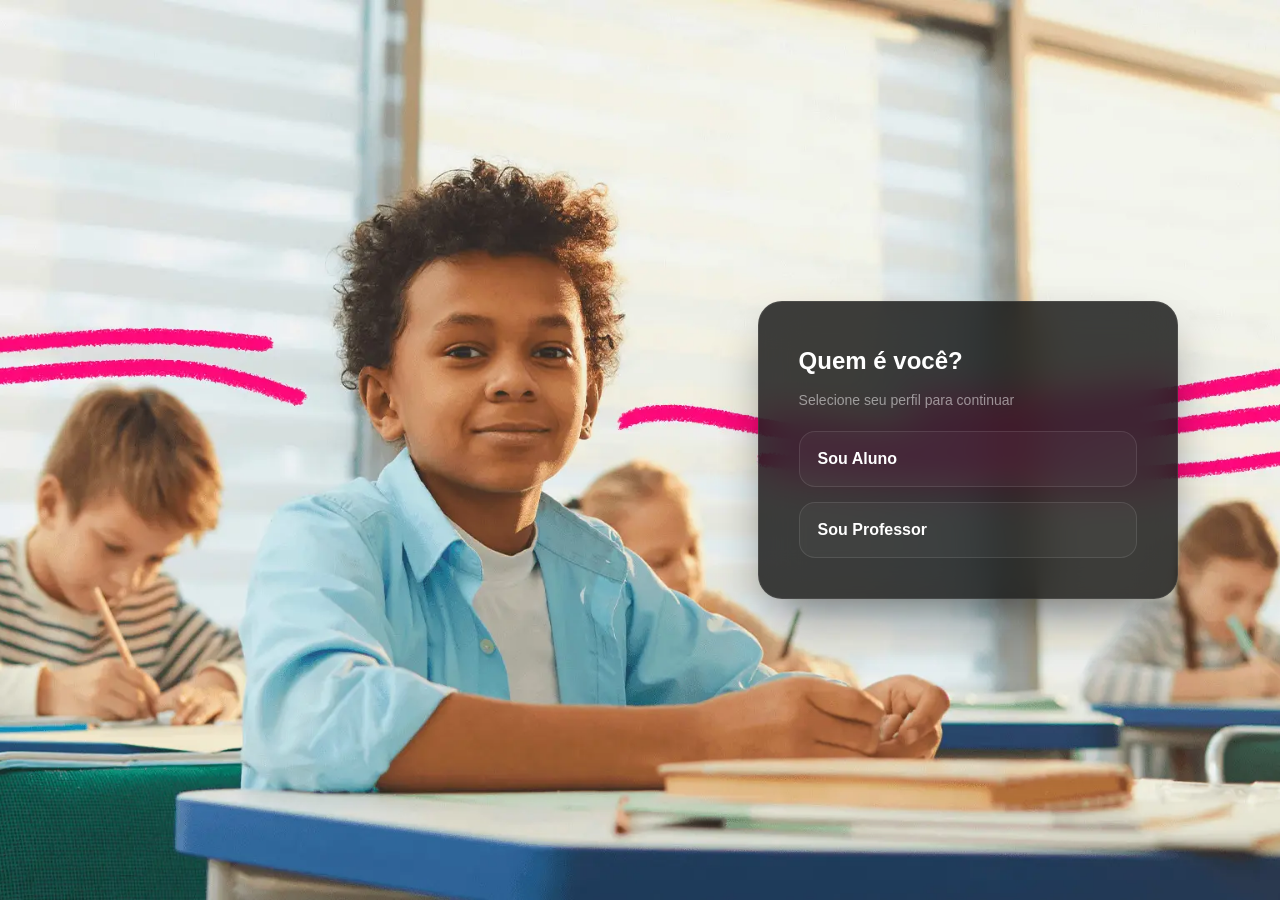
==== commit d8ed2cbb: "correto" ====
--- a/siteEscola/index.html
+++ b/siteEscola/index.html
@@ -2,33 +2,33 @@
 <html lang="pt-BR">
 <head>
   <meta charset="UTF-8">
-  <title>Escolha</title>
+  <meta name="viewport" content="width=device-width, initial-scale=1.0">
+  <title>Escolha seu Perfil</title>
   <link rel="stylesheet" href="css/style.css">
 </head>
 
-<body class="center aluno">
+<body class="center aluno"> <div class="card-login">
+    <h2>Quem é você?</h2>
+    <p style="color: rgba(255,255,255,0.5); margin-bottom: 20px;">Selecione seu perfil para continuar</p>
 
-<div class="card-login">
-  <h2>Quem é você?</h2>
+    <button class="tipo-btn" onclick="setTipo('aluno')">Sou Aluno</button>
+    <button class="tipo-btn" onclick="setTipo('professor')" style="margin-top: 15px;">Sou Professor</button>
+  </div>
 
-  <button class="tipo-btn" onclick="setTipo('aluno')">Aluno</button>
-  <button class="tipo-btn" onclick="setTipo('professor')">Professor</button>
-</div>
+  <script>
+    function setTipo(tipo) {
+      // Salva o papel temporário para o cadastro
+      localStorage.setItem("role_temp", tipo);
+      
+      // Troca a classe do body para mudar o background suavemente via CSS
+      document.body.className = "center " + tipo;
 
-<script>
-function setTipo(tipo){
-  localStorage.setItem("role_temp", tipo);
-  
-  // Aplica a classe na hora para disparar a transição do CSS
-  document.body.classList.remove('aluno', 'professor');
-  document.body.classList.add(tipo);
-
-  // Espera a animação de 350ms terminar antes de mudar a URL
-  setTimeout(() => {
-    location.href = "login.html";
-  }, 350);
-}
-</script>
+      // Pequena pausa para o usuário ver a troca do fundo antes de redirecionar
+      setTimeout(() => {
+        window.location.href = "login.html";
+      }, 500);
+    }
+  </script>
 
 </body>
 </html>
--- a/siteEscola/css/style.css
+++ b/siteEscola/css/style.css
@@ -4,198 +4,308 @@
   --text-white: #ffffff;
   --bg-aluno: url('../img/bg-aluno.jpg');
   --bg-professor: url('../img/bg-professor.jpg');
+  --bg-escolha: url('../img/bg-geral.jpg');
 }
 
 /* RESET E BASE */
-* { 
-  margin: 0; 
-  padding: 0; 
-  box-sizing: border-box; 
-}
+* { margin: 0; padding: 0; box-sizing: border-box; }
 
 body {
-  font-family: 'Segoe UI', Tahoma, Geneva, Verdana, sans-serif;
+  font-family: 'Segoe UI', Roboto, Helvetica, Arial, sans-serif;
   min-height: 100vh;
   color: var(--text-white);
   background-color: #0f1115;
   background-attachment: fixed;
   background-position: center;
   background-size: cover;
-  background-repeat: no-repeat;
-  transition: background 0.5s ease-in-out;
-}
-
-/* CLASSES DE FUNDO (Login/Cadastro/Index) */
+  line-height: 1.6;
+  transition: background 0.5s ease;
+}
+
+/* CLASSES DE FUNDO DINÂMICO */
 body.aluno { background-image: var(--bg-aluno) !important; }
 body.professor { background-image: var(--bg-professor) !important; }
-
-/* FUNDO NEUTRO (Dashboard) */
-body:not(.aluno):not(.professor):not(.center) {
-  background: #121417 !important;
-  background-image: none !important;
-}
-
-/* POSICIONAMENTO DO CARD (Login/Cadastro) */
+body.escolha { background-image: var(--bg-escolha) !important; }
+body.dashboard { background: #0f1115; background-image: none; }
+
+/* LAYOUT DE AUTENTICAÇÃO (LOGIN/CADASTRO/ESCOLHA) */
 body.center {
   display: flex;
-  justify-content: flex-end; /* Card à direita */
+  justify-content: flex-end; /* Alinha o card à direita */
   align-items: center;
-  padding-right: 10%;
-}
-
-/* CARD LOGIN/CADASTRO (Glassmorphism) */
+  padding-right: 8%; /* Espaçamento da borda direita */
+}
+
+/* CARD DE LOGIN/CADASTRO */
 .card-login {
   width: 100%;
-  max-width: 400px;
+  max-width: 420px;
   padding: 40px;
-  background: rgba(15, 15, 15, 0.85);
-  backdrop-filter: blur(20px);
+  background: rgba(15, 15, 15, 0.8);
+  backdrop-filter: blur(20px) saturate(160%);
   border-radius: 24px;
+  border: 1px solid rgba(255, 255, 255, 0.08);
+  box-shadow: 0 25px 50px -12px rgba(0, 0, 0, 0.5);
+  text-align: left; /* Textos alinhados à esquerda */
+}
+
+/* LOGO NO MEIO DO CARD */
+.logo-wrapper {
+  display: flex;
+  justify-content: center; /* Centraliza a logo */
+  width: 100%;
+  margin-bottom: 30px;
+}
+
+.logo {
+  max-width: 160px;
+  height: auto;
+  display: block;
+}
+
+/* TÍTULOS E TEXTOS DO CARD */
+.card-login h2 { font-size: 24px; margin-bottom: 8px; font-weight: 700; }
+.card-login p { font-size: 14px; color: rgba(255,255,255,0.5); margin-bottom: 25px; }
+
+/* BOTÕES DE ESCOLHA PERFIL */
+.button-stack { display: flex; flex-direction: column; gap: 12px; }
+.tipo-btn {
+  width: 100%;
+  display: flex;
+  align-items: center;
+  justify-content: flex-start;
+  gap: 15px;
+  padding: 18px;
+  background: rgba(255, 255, 255, 0.03);
   border: 1px solid rgba(255, 255, 255, 0.1);
-  box-shadow: 0 25px 50px rgba(0,0,0,0.6);
-}
-
-.logo { 
-  width: 110px; 
-  margin: 0 auto 20px auto; 
-  display: block; 
+  border-radius: 16px;
+  color: white;
+  font-size: 16px;
+  font-weight: 600;
+  cursor: pointer;
+  transition: all 0.3s ease;
+}
+.tipo-btn:hover { 
+  background: var(--roxo); 
+  transform: translateY(-2px);
+  border-color: rgba(255,255,255,0.4);
 }
 
 /* FORMULÁRIOS */
 label { 
   display: block; 
   margin-bottom: 8px; 
-  font-size: 14px; 
-  color: rgba(255, 255, 255, 0.9); 
+  font-size: 11px; 
+  font-weight: 800; 
+  letter-spacing: 0.5px;
+  text-transform: uppercase; 
+  color: rgba(255, 255, 255, 0.4); 
 }
 
 input, select {
-  width: 100%;
-  padding: 14px;
-  margin-bottom: 20px;
+  width: 100%; 
+  padding: 14px 18px; 
+  margin-bottom: 20px; 
   border-radius: 12px;
-  border: 1px solid rgba(255, 255, 255, 0.1);
-  background: rgba(0, 0, 0, 0.3);
-  color: var(--text-white);
+  border: 1px solid rgba(255, 255, 255, 0.1); 
+  background: rgba(0, 0, 0, 0.2);
+  color: white; 
+  font-size: 15px;
   outline: none;
-  transition: 0.3s;
+  transition: 0.2s;
 }
 
 input:focus, select:focus {
   border-color: var(--roxo);
-  background: rgba(0, 0, 0, 0.5);
-}
-
-/* BOTÕES */
-button {
-  cursor: pointer;
-  border: none;
+  background: rgba(0, 0, 0, 0.4);
+}
+
+/* BOTÃO DE AÇÃO */
+.btn-principal, button[type="submit"] {
+  width: 100%; 
+  padding: 16px; 
+  border: none; 
   border-radius: 12px;
+  background: linear-gradient(135deg, var(--roxo), var(--roxo-dark));
+  color: white; 
+  font-size: 16px;
+  font-weight: 700; 
+  cursor: pointer; 
+  transition: 0.3s;
+  box-shadow: 0 10px 15px -3px rgba(108, 92, 231, 0.3);
+}
+
+.btn-principal:hover {
+  filter: brightness(1.1);
+  transform: translateY(-1px);
+}
+
+/* LINKS DE RODAPÉ */
+.auth-footer { margin-top: 25px; font-size: 14px; color: rgba(255, 255, 255, 0.5); text-align: center; }
+.auth-link { color: inherit; text-decoration: none; }
+.auth-link strong { font-weight: 700; color: rgba(255, 255, 255, 0.8); transition: 0.2s; }
+.auth-link:hover strong { color: var(--roxo); }
+
+/* --- DASHBOARD FORMATADO --- */
+.header {
+  background: rgba(20, 22, 26, 0.8);
+  backdrop-filter: blur(10px);
+  border-bottom: 1px solid rgba(255,255,255,0.05);
+  padding: 15px 0;
+  position: sticky;
+  top: 0;
+  z-index: 100;
+}
+
+.container { max-width: 1200px; margin: 0 auto; padding: 0 20px; }
+
+.card { 
+  background: rgba(255, 255, 255, 0.03); 
+  backdrop-filter: blur(15px); 
+  border-radius: 20px; 
+  padding: 25px; 
+  border: 1px solid rgba(255, 255, 255, 0.08); 
+  height: 100%;
+}
+
+.card h3 { margin-bottom: 20px; font-size: 18px; color: #a29bfe; display: flex; align-items: center; gap: 10px; }
+
+.card-top-bar { margin: 20px 0; }
+
+.grid-main { 
+  display: grid; 
+  grid-template-columns: 1.2fr 0.8fr; 
+  gap: 20px; 
+  margin-bottom: 30px;
+}
+
+.card-wide { grid-column: 1 / -1; }
+
+/* GRID DE NOTAS ESTILO EXCEL */
+.grid-notas-excel { 
+  display: grid; 
+  grid-template-columns: repeat(5, 1fr); 
+  gap: 1px; 
+  background: rgba(255, 255, 255, 0.1); 
+  margin: 15px 0; 
+  border-radius: 12px; 
+  overflow: hidden; 
+  border: 1px solid rgba(255,255,255,0.1);
+}
+
+.grid-notas-excel label {
+  background: rgba(108, 92, 231, 0.15);
+  margin-bottom: 0;
+  padding: 8px;
+  text-align: center;
+  font-size: 10px;
+  border-bottom: 1px solid rgba(255,255,255,0.1);
+}
+
+.grid-notas-excel input { 
+  margin-bottom: 0 !important; 
+  border-radius: 0 !important; 
+  text-align: center; 
+  background: #15181d !important; 
+  border: none !important;
   font-weight: bold;
-  text-transform: uppercase;
-  transition: 0.3s;
-  color: var(--text-white);
-  background: linear-gradient(135deg, var(--roxo), var(--roxo-dark));
-}
-
-button:hover {
-  transform: translateY(-2px);
-  box-shadow: 0 8px 20px rgba(108, 92, 231, 0.4);
-}
-
-/* Botões específicos */
-.card-login button { width: 100%; padding: 16px; margin-top: 10px; }
-.header button { width: auto; padding: 10px 25px; background: #ff4d4d; }
-
-/* DASHBOARD */
-.header {
-  padding: 20px 50px;
-  display: flex;
-  justify-content: space-between;
-  align-items: center;
-  background: rgba(0, 0, 0, 0.5);
-  backdrop-filter: blur(15px);
-  border-bottom: 1px solid rgba(255, 255, 255, 0.05);
-}
-
-.container { max-width: 1200px; margin: 0 auto; padding: 40px; }
-.grid { display: grid; grid-template-columns: repeat(12, 1fr); gap: 20px; }
-
-.card {
-  grid-column: span 6;
-  background: rgba(255, 255, 255, 0.03);
-  backdrop-filter: blur(10px);
-  border: 1px solid rgba(255, 255, 255, 0.1);
-  border-radius: 20px;
-  padding: 25px;
-}
-
-.card-wide { grid-column: span 12; }
-
-/* TABELA ESTILO EXCEL (PLANILHA) */
-table {
-  width: 100%;
-  border-collapse: collapse;
-  margin-top: 15px;
-  background: rgba(255, 255, 255, 0.02);
-}
-
-th, td {
-  border: 1px solid rgba(255, 255, 255, 0.08);
-  padding: 12px;
-  font-size: 13px;
-}
-
-th {
-  background-color: rgba(108, 92, 231, 0.2);
-  color: #a29bfe;
-  font-weight: 600;
-  text-transform: uppercase;
-}
-
-tbody tr:nth-child(even) { background: rgba(255, 255, 255, 0.02); }
-tbody tr:hover { background: rgba(108, 92, 231, 0.08); }
-
-/* GRADE DE ENTRADA DE NOTAS (MODO EXCEL) */
-.grid-notas-excel {
-  display: grid;
-  grid-template-columns: repeat(5, 1fr);
-  gap: 1px;
-  background: rgba(255, 255, 255, 0.1);
-  border: 1px solid rgba(255, 255, 255, 0.1);
-  border-radius: 12px;
-  overflow: hidden;
-  margin-bottom: 20px;
-}
-
-.grid-notas-excel input {
-  margin-bottom: 0 !important;
-  border-radius: 0 !important;
-  border: none !important;
-  text-align: center;
-  padding: 15px 5px !important;
-  background: #1a1d21 !important;
-}
-
-.grid-notas-excel input:focus {
-  background: #252930 !important;
-  box-shadow: inset 0 0 8px var(--roxo);
-}
-
-/* UTILITÁRIOS */
-.link-text {
-  margin-top: 25px;
-  text-align: center;
-  cursor: pointer;
-  color: rgba(255, 255, 255, 0.6);
-  transition: 0.3s;
-}
-
-.link-text:hover { color: var(--text-white); text-decoration: underline; }
+  font-family: 'Courier New', Courier, monospace;
+}
+
+.grid-notas-excel input:focus { background: #1e2229 !important; color: var(--roxo); }
+
+/* TABELAS */
+.table-container { border-radius: 15px; overflow: hidden; border: 1px solid rgba(255,255,255,0.05); }
+table { width: 100%; border-collapse: collapse; background: rgba(0,0,0,0.1); }
+th { background: rgba(108, 92, 231, 0.1); padding: 15px; text-align: center; font-size: 12px; color: #a29bfe; text-transform: uppercase; }
+td { padding: 14px; border-bottom: 1px solid rgba(255,255,255,0.05); text-align: center; font-size: 14px; }
+tr:hover { background: rgba(255,255,255,0.02); }
+
+/* BADGES */
+.codigo-badge { 
+  background: rgba(108, 92, 231, 0.15); 
+  padding: 10px 20px; 
+  border-radius: 100px; 
+  color: #a29bfe; 
+  font-weight: 800; 
+  border: 1px solid rgba(108, 92, 231, 0.3);
+  font-family: monospace;
+  font-size: 14px;
+}
 
 /* RESPONSIVIDADE */
-@media (max-width: 900px) {
-  .card { grid-column: span 12; }
+@media (max-width: 950px) {
   body.center { justify-content: center; padding-right: 0; }
-  .header { padding: 15px 20px; }
+  .grid-main { grid-template-columns: 1fr; }
+  .card-login { max-width: 90%; padding: 30px; }
+}
+
+/* BOTÕES ESPECÍFICOS DO DASHBOARD */
+
+/* Botão de Sair (Header) */
+.btn-sair {
+    background: rgba(255, 77, 77, 0.1);
+    border: 1px solid rgba(255, 77, 77, 0.2);
+    color: #ff4d4d;
+    font-weight: 600;
+    border-radius: 8px;
+    cursor: pointer;
+    transition: 0.3s;
+}
+
+.btn-sair:hover {
+    background: #ff4d4d;
+    color: white;
+}
+
+/* Botões de Ação Rápida (Criar Turma / Add Matéria) */
+.section-gestao button {
+    background: var(--roxo);
+    color: white;
+    border: none;
+    border-radius: 8px;
+    font-weight: 600;
+    cursor: pointer;
+    transition: 0.3s;
+}
+
+.section-gestao button:hover {
+    background: var(--roxo-dark);
+    filter: brightness(1.2);
+}
+
+/* Botão de Salvar Notas (Painel Professor) */
+.btn-primary {
+    width: 100%;
+    padding: 15px;
+    background: var(--roxo); /* Verde para indicar salvamento */
+    color: white;
+    border: none;
+    border-radius: 12px;
+    font-weight: 700;
+    text-transform: uppercase;
+    letter-spacing: 1px;
+    cursor: pointer;
+    transition: 0.3s;
+    margin-top: 10px;
+}
+
+.btn-primary:hover {
+    transform: translateY(-2px);
+    box-shadow: 0 5px 15px rgba(255, 255, 255, 0.3);
+}
+
+/* Ajuste nos Inputs de linha única da Gestão */
+.section-gestao div {
+    display: flex;
+    gap: 10px;
+    align-items: center;
+}
+
+.section-gestao input {
+    margin-bottom: 0 !important; /* Remove o margin que empurra o botão pra baixo */
+}
+
+.section-gestao button {
+  height: 45px;
 }
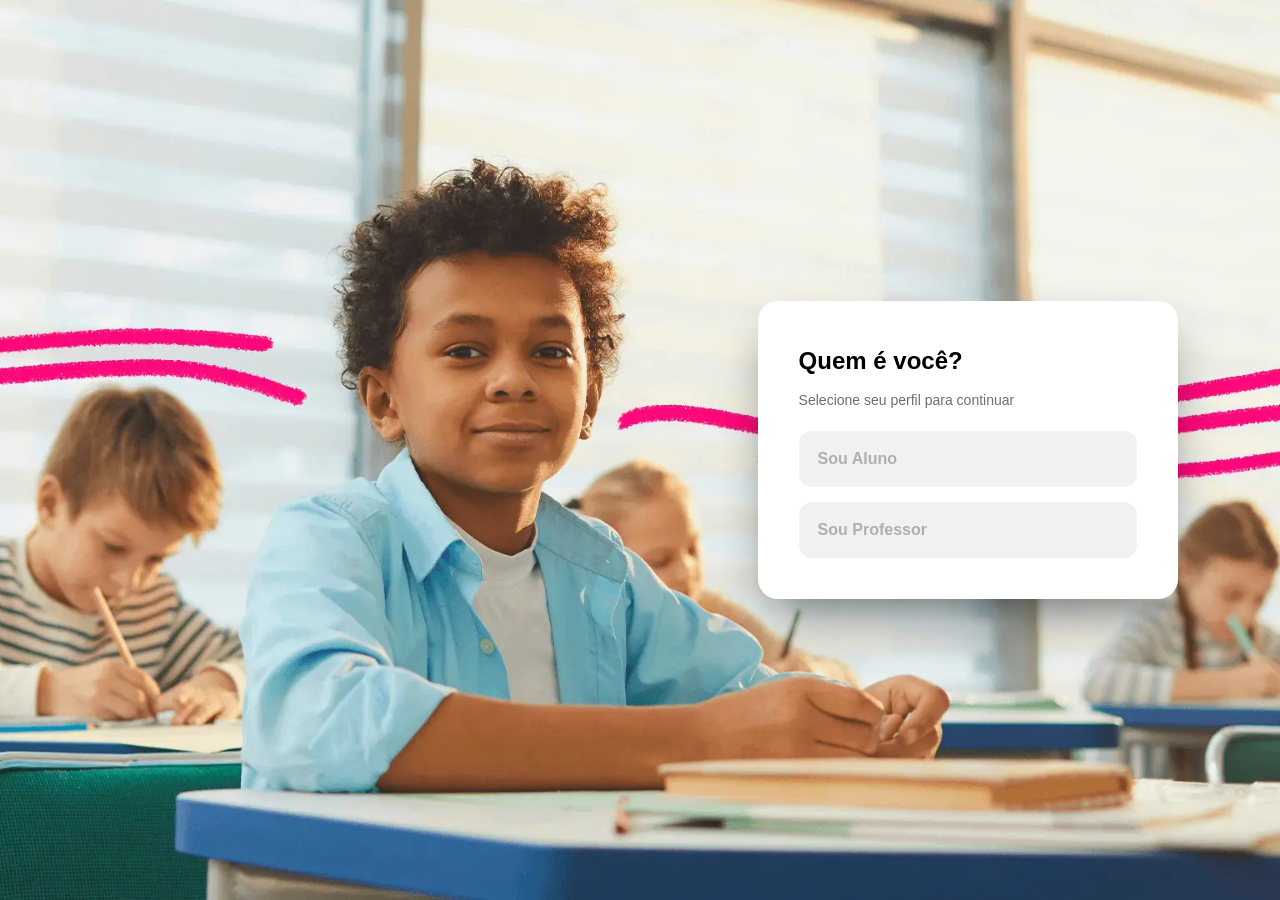
==== commit 2fdcb68c: "massa" ====
--- a/siteEscola/index.html
+++ b/siteEscola/index.html
@@ -9,7 +9,7 @@
 
 <body class="center aluno"> <div class="card-login">
     <h2>Quem é você?</h2>
-    <p style="color: rgba(255,255,255,0.5); margin-bottom: 20px;">Selecione seu perfil para continuar</p>
+    <p style="color: rgb(110, 110, 110); margin-bottom: 20px;">Selecione seu perfil para continuar</p>
 
     <button class="tipo-btn" onclick="setTipo('aluno')">Sou Aluno</button>
     <button class="tipo-btn" onclick="setTipo('professor')" style="margin-top: 15px;">Sou Professor</button>
--- a/siteEscola/css/style.css
+++ b/siteEscola/css/style.css
@@ -41,12 +41,13 @@
   width: 100%;
   max-width: 420px;
   padding: 40px;
-  background: rgba(15, 15, 15, 0.8);
+  background: rgb(255, 255, 255);
   backdrop-filter: blur(20px) saturate(160%);
-  border-radius: 24px;
+  border-radius: 20px;
   border: 1px solid rgba(255, 255, 255, 0.08);
   box-shadow: 0 25px 50px -12px rgba(0, 0, 0, 0.5);
   text-align: left; /* Textos alinhados à esquerda */
+  color: black;
 }
 
 /* LOGO NO MEIO DO CARD */
@@ -59,13 +60,13 @@
 
 .logo {
   max-width: 160px;
-  height: auto;
+  height: auto;                 
   display: block;
 }
 
 /* TÍTULOS E TEXTOS DO CARD */
-.card-login h2 { font-size: 24px; margin-bottom: 8px; font-weight: 700; }
-.card-login p { font-size: 14px; color: rgba(255,255,255,0.5); margin-bottom: 25px; }
+.card-login h2 { font-size: 24px; color: black; margin-bottom: 8px; font-weight: 700; }
+.card-login p { font-size: 14px; color: rgba(129, 129, 129, 0.5); margin-bottom: 25px; }
 
 /* BOTÕES DE ESCOLHA PERFIL */
 .button-stack { display: flex; flex-direction: column; gap: 12px; }
@@ -76,10 +77,10 @@
   justify-content: flex-start;
   gap: 15px;
   padding: 18px;
-  background: rgba(255, 255, 255, 0.03);
+  background: rgb(241, 241, 241);
   border: 1px solid rgba(255, 255, 255, 0.1);
-  border-radius: 16px;
-  color: white;
+  border-radius: 13px;
+  color: rgb(175, 175, 175);
   font-size: 16px;
   font-weight: 600;
   cursor: pointer;
@@ -89,6 +90,7 @@
   background: var(--roxo); 
   transform: translateY(-2px);
   border-color: rgba(255,255,255,0.4);
+  color: #ffffff;
 }
 
 /* FORMULÁRIOS */
@@ -99,7 +101,7 @@
   font-weight: 800; 
   letter-spacing: 0.5px;
   text-transform: uppercase; 
-  color: rgba(255, 255, 255, 0.4); 
+  color: rgb(19, 19, 19); 
 }
 
 input, select {
@@ -108,16 +110,15 @@
   margin-bottom: 20px; 
   border-radius: 12px;
   border: 1px solid rgba(255, 255, 255, 0.1); 
-  background: rgba(0, 0, 0, 0.2);
-  color: white; 
+  background: rgb(241, 241, 241);
+  color: rgb(83, 83, 83); 
   font-size: 15px;
   outline: none;
   transition: 0.2s;
 }
 
 input:focus, select:focus {
-  border-color: var(--roxo);
-  background: rgba(0, 0, 0, 0.4);
+  background: rgb(209, 209, 209);
 }
 
 /* BOTÃO DE AÇÃO */
@@ -126,13 +127,19 @@
   padding: 16px; 
   border: none; 
   border-radius: 12px;
-  background: linear-gradient(135deg, var(--roxo), var(--roxo-dark));
-  color: white; 
+  color: rgb(175, 175, 175);
   font-size: 16px;
   font-weight: 700; 
   cursor: pointer; 
   transition: 0.3s;
-  box-shadow: 0 10px 15px -3px rgba(108, 92, 231, 0.3);
+  box-shadow: 0 10px 15px -3px rgba(71, 71, 71, 0.3);
+}
+
+.btn-submit:hover{
+  background: var(--roxo); 
+  transform: translateY(-1px);
+  border-color: rgba(255,255,255,0.4);
+  color: #ffffff;
 }
 
 .btn-principal:hover {
@@ -142,8 +149,8 @@
 
 /* LINKS DE RODAPÉ */
 .auth-footer { margin-top: 25px; font-size: 14px; color: rgba(255, 255, 255, 0.5); text-align: center; }
-.auth-link { color: inherit; text-decoration: none; }
-.auth-link strong { font-weight: 700; color: rgba(255, 255, 255, 0.8); transition: 0.2s; }
+.auth-link { color: inherit; text-decoration: none;}
+.auth-link strong { font-weight: 700; color: rgba(61, 61, 61, 0.8); transition: 0.2s; }
 .auth-link:hover strong { color: var(--roxo); }
 
 /* --- DASHBOARD FORMATADO --- */
